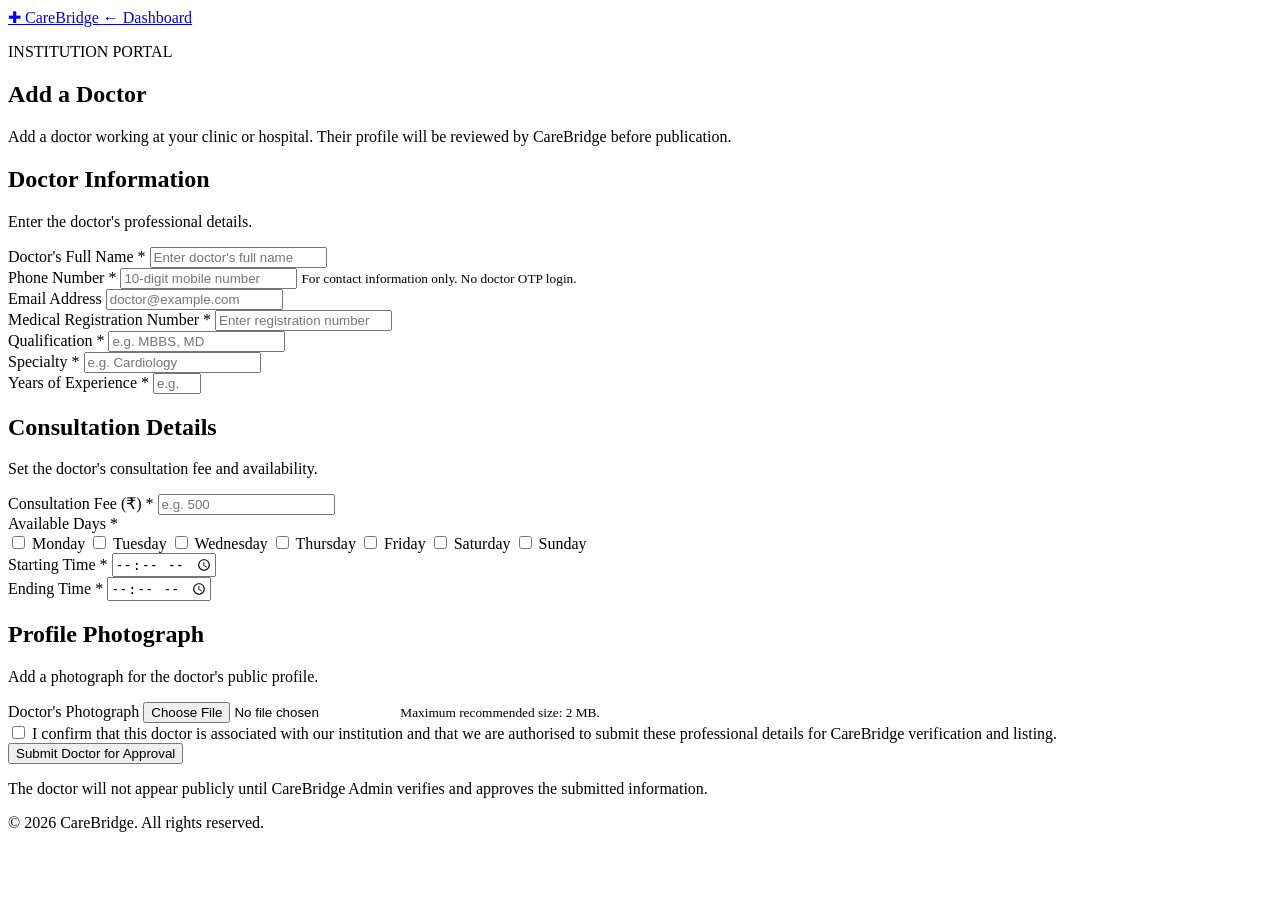
==== add-doctor.html @ deb1093f "Add files via upload" ====
<!DOCTYPE html>
<html lang="en">
<head>
  <meta charset="UTF-8">
  <meta name="viewport" content="width=device-width, initial-scale=1.0">
  <title>Add Doctor | CareBridge</title>
  <link rel="stylesheet" href="css/add-doctor.css">
</head>

<body>

<header class="page-header">
  <a href="clinic-dashboard.html" class="brand">
    <span class="logo">✚</span>
    CareBridge
  </a>
  <a href="clinic-dashboard.html" class="back-link">
    ← Dashboard
  </a>
</header>

<main class="page-container">

  <section class="page-intro">
    <p class="eyebrow">INSTITUTION PORTAL</p>
    <h1>Add a Doctor</h1>
    <p>
      Add a doctor working at your clinic or hospital.
      Their profile will be reviewed by CareBridge before publication.
    </p>
  </section>

  <form id="addDoctorForm">

    <section class="form-card">
      <h2>Doctor Information</h2>
      <p class="section-description">
        Enter the doctor's professional details.
      </p>

      <div class="form-group">
        <label for="doctorName">Doctor's Full Name *</label>
        <input type="text" id="doctorName" name="doctorName"
          placeholder="Enter doctor's full name" required>
      </div>

      <div class="form-row">
        <div class="form-group">
          <label for="doctorPhone">Phone Number *</label>
          <input type="tel" id="doctorPhone" name="doctorPhone"
            placeholder="10-digit mobile number"
            pattern="[6-9][0-9]{9}" maxlength="10" required>
          <small>For contact information only. No doctor OTP login.</small>
        </div>

        <div class="form-group">
          <label for="doctorEmail">Email Address</label>
          <input type="email" id="doctorEmail" name="doctorEmail"
            placeholder="doctor@example.com">
        </div>
      </div>

      <div class="form-group">
        <label for="registrationNumber">Medical Registration Number *</label>
        <input type="text" id="registrationNumber"
          name="registrationNumber"
          placeholder="Enter registration number" required>
      </div>

      <div class="form-row">
        <div class="form-group">
          <label for="qualification">Qualification *</label>
          <input type="text" id="qualification" name="qualification"
            placeholder="e.g. MBBS, MD" required>
        </div>

        <div class="form-group">
          <label for="specialty">Specialty *</label>
          <input type="text" id="specialty" name="specialty"
            placeholder="e.g. Cardiology" required>
        </div>
      </div>

      <div class="form-group">
        <label for="experience">Years of Experience *</label>
        <input type="number" id="experience" name="experience"
          min="0" max="70" placeholder="e.g. 5" required>
      </div>
    </section>

    <section class="form-card">
      <h2>Consultation Details</h2>
      <p class="section-description">
        Set the doctor's consultation fee and availability.
      </p>

      <div class="form-group">
        <label for="consultationFee">Consultation Fee (₹) *</label>
        <input type="number" id="consultationFee"
          name="consultationFee" min="0" step="1"
          placeholder="e.g. 500" required>
      </div>

      <div class="form-group">
        <label>Available Days *</label>
        <div class="days-grid">
          <label><input type="checkbox" name="availableDays" value="Monday"> Monday</label>
          <label><input type="checkbox" name="availableDays" value="Tuesday"> Tuesday</label>
          <label><input type="checkbox" name="availableDays" value="Wednesday"> Wednesday</label>
          <label><input type="checkbox" name="availableDays" value="Thursday"> Thursday</label>
          <label><input type="checkbox" name="availableDays" value="Friday"> Friday</label>
          <label><input type="checkbox" name="availableDays" value="Saturday"> Saturday</label>
          <label><input type="checkbox" name="availableDays" value="Sunday"> Sunday</label>
        </div>
      </div>

      <div class="form-row">
        <div class="form-group">
          <label for="startTime">Starting Time *</label>
          <input type="time" id="startTime" name="startTime" required>
        </div>

        <div class="form-group">
          <label for="endTime">Ending Time *</label>
          <input type="time" id="endTime" name="endTime" required>
        </div>
      </div>
    </section>

    <section class="form-card">
      <h2>Profile Photograph</h2>
      <p class="section-description">
        Add a photograph for the doctor's public profile.
      </p>

      <div class="form-group">
        <label for="doctorPhoto">Doctor's Photograph</label>
        <input type="file" id="doctorPhoto" name="doctorPhoto"
          accept="image/jpeg,image/png,image/webp">
        <small>Maximum recommended size: 2 MB.</small>
      </div>
    </section>

    <section class="declaration-card">
      <label class="declaration-label">
        <input type="checkbox" id="institutionDeclaration" required>
        <span>
          I confirm that this doctor is associated with our institution
          and that we are authorised to submit these professional details
          for CareBridge verification and listing.
        </span>
      </label>
    </section>

    <button type="submit" class="submit-btn">
      Submit Doctor for Approval
    </button>

    <p class="form-note">
      The doctor will not appear publicly until CareBridge Admin
      verifies and approves the submitted information.
    </p>

  </form>

</main>

<footer>
  © 2026 CareBridge. All rights reserved.
</footer>
<script src="js/clinic-doctors.js"></script>
</body>
</html>
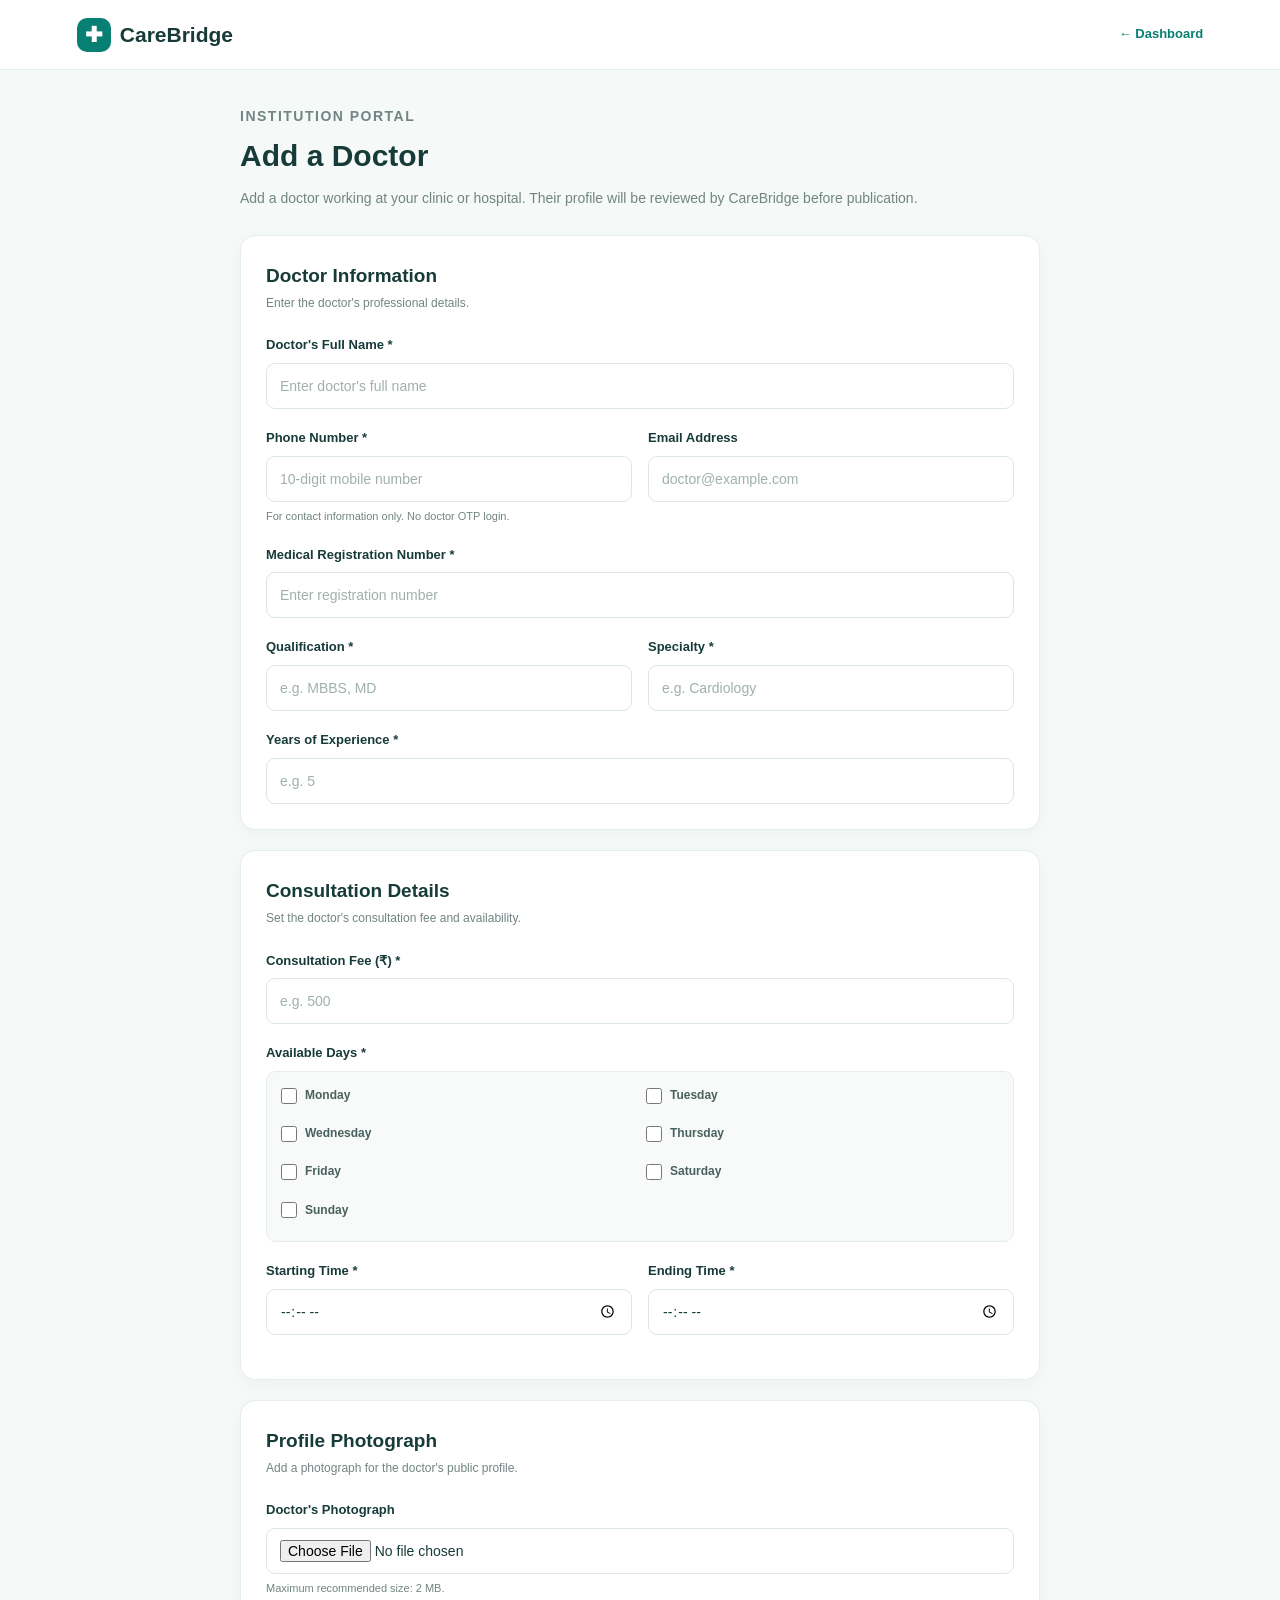
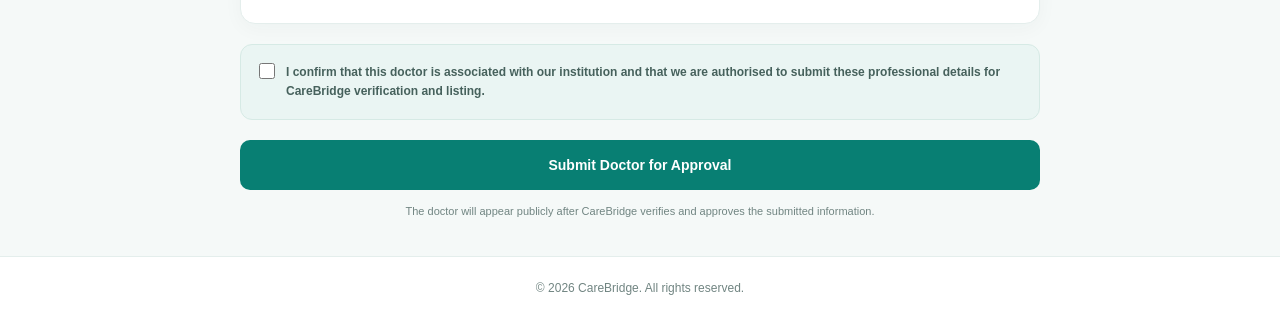
==== commit 181ccebd: "Add files via upload" ====
--- a/add-doctor.html
+++ b/add-doctor.html
@@ -158,7 +158,7 @@
     </button>
 
     <p class="form-note">
-      The doctor will not appear publicly until CareBridge Admin
+      The doctor will appear publicly after CareBridge
       verifies and approves the submitted information.
     </p>
 
--- a/css/add-doctor.css
+++ b/css/add-doctor.css
@@ -0,0 +1,264 @@
+
+:root {
+  --green: #087f73;
+  --green-dark: #075e56;
+  --pale: #eaf7f5;
+  --ink: #173b38;
+  --muted: #718582;
+  --line: #e4eeec;
+  --bg: #f5f9f8;
+}
+
+* {
+  margin: 0;
+  padding: 0;
+  box-sizing: border-box;
+}
+
+body {
+  font-family: Arial, sans-serif;
+  background: var(--bg);
+  color: var(--ink);
+  line-height: 1.6;
+}
+
+.page-header {
+  height: 70px;
+  padding: 0 6%;
+  background: white;
+  border-bottom: 1px solid var(--line);
+  display: flex;
+  align-items: center;
+  justify-content: space-between;
+}
+
+.brand {
+  display: flex;
+  align-items: center;
+  gap: 9px;
+  color: var(--ink);
+  text-decoration: none;
+  font-size: 21px;
+  font-weight: 800;
+}
+
+.logo {
+  width: 34px;
+  height: 34px;
+  background: var(--green);
+  color: white;
+  border-radius: 10px;
+  display: grid;
+  place-items: center;
+}
+
+.back-link {
+  color: var(--green);
+  text-decoration: none;
+  font-size: 13px;
+  font-weight: 700;
+}
+
+.page-container {
+  width: 90%;
+  max-width: 800px;
+  margin: 35px auto;
+}
+
+.page-intro {
+  margin-bottom: 25px;
+}
+
+.eyebrow {
+  color: var(--green);
+  font-size: 11px;
+  font-weight: 800;
+  letter-spacing: 1.5px;
+  margin-bottom: 5px;
+}
+
+.page-intro h1 {
+  font-size: 30px;
+  margin-bottom: 7px;
+}
+
+.page-intro p {
+  color: var(--muted);
+  font-size: 14px;
+}
+
+.form-card {
+  background: white;
+  border: 1px solid var(--line);
+  border-radius: 15px;
+  padding: 25px;
+  margin-bottom: 20px;
+  box-shadow: 0 5px 20px rgba(20, 65, 59, 0.035);
+}
+
+.form-card h2 {
+  font-size: 19px;
+  margin-bottom: 3px;
+}
+
+.section-description {
+  font-size: 12px;
+  color: var(--muted);
+  margin-bottom: 22px;
+}
+
+.form-group {
+  margin-bottom: 19px;
+  flex: 1;
+  min-width: 0;
+}
+
+.form-group:last-child {
+  margin-bottom: 0;
+}
+
+.form-group label {
+  display: block;
+  font-size: 13px;
+  font-weight: 700;
+  margin-bottom: 7px;
+}
+
+.form-group input:not([type="checkbox"]) {
+  width: 100%;
+  min-height: 46px;
+  padding: 11px 13px;
+  border: 1px solid #dce8e5;
+  border-radius: 9px;
+  outline: none;
+  background: #fff;
+  color: var(--ink);
+  font-size: 14px;
+  font-family: inherit;
+}
+
+.form-group input:focus {
+  border-color: var(--green);
+  box-shadow: 0 0 0 3px rgba(8, 127, 115, 0.08);
+}
+
+.form-group input::placeholder {
+  color: #a0b0ad;
+}
+
+.form-group small {
+  display: block;
+  color: var(--muted);
+  font-size: 11px;
+  margin-top: 6px;
+}
+
+.form-row {
+  display: flex;
+  gap: 16px;
+}
+
+.days-grid {
+  display: grid;
+  grid-template-columns: repeat(2, 1fr);
+  gap: 12px;
+  padding: 14px;
+  background: #f7faf9;
+  border: 1px solid var(--line);
+  border-radius: 10px;
+}
+
+.days-grid label {
+  display: flex;
+  align-items: center;
+  gap: 8px;
+  font-size: 12px;
+  color: #49615d;
+  font-weight: 600;
+}
+
+.days-grid input,
+.declaration-label input {
+  accent-color: var(--green);
+  width: 16px;
+  height: 16px;
+  flex-shrink: 0;
+}
+
+.declaration-card {
+  padding: 18px;
+  background: #eaf5f3;
+  border: 1px solid #d6eae5;
+  border-radius: 12px;
+  margin-bottom: 20px;
+}
+
+.declaration-label {
+  display: flex;
+  align-items: flex-start;
+  gap: 11px;
+  font-size: 12px;
+  line-height: 1.6;
+  color: #46615c;
+  font-weight: 600;
+}
+
+.submit-btn {
+  width: 100%;
+  min-height: 50px;
+  border: none;
+  border-radius: 10px;
+  background: var(--green);
+  color: white;
+  font-size: 14px;
+  font-weight: 700;
+  cursor: pointer;
+}
+
+.submit-btn:hover {
+  background: var(--green-dark);
+}
+
+.form-note {
+  text-align: center;
+  color: var(--muted);
+  font-size: 11px;
+  margin: 13px 10px 25px;
+}
+
+footer {
+  text-align: center;
+  padding: 22px;
+  color: var(--muted);
+  font-size: 12px;
+  border-top: 1px solid var(--line);
+  background: white;
+}
+
+@media (max-width: 600px) {
+  .page-header {
+    padding: 0 5%;
+  }
+
+  .page-container {
+    width: 92%;
+    margin: 25px auto;
+  }
+
+  .page-intro h1 {
+    font-size: 26px;
+  }
+
+  .form-card {
+    padding: 19px;
+  }
+
+  .form-row {
+    flex-direction: column;
+    gap: 0;
+  }
+
+  .days-grid {
+    grid-template-columns: repeat(2, 1fr);
+  }
+}
